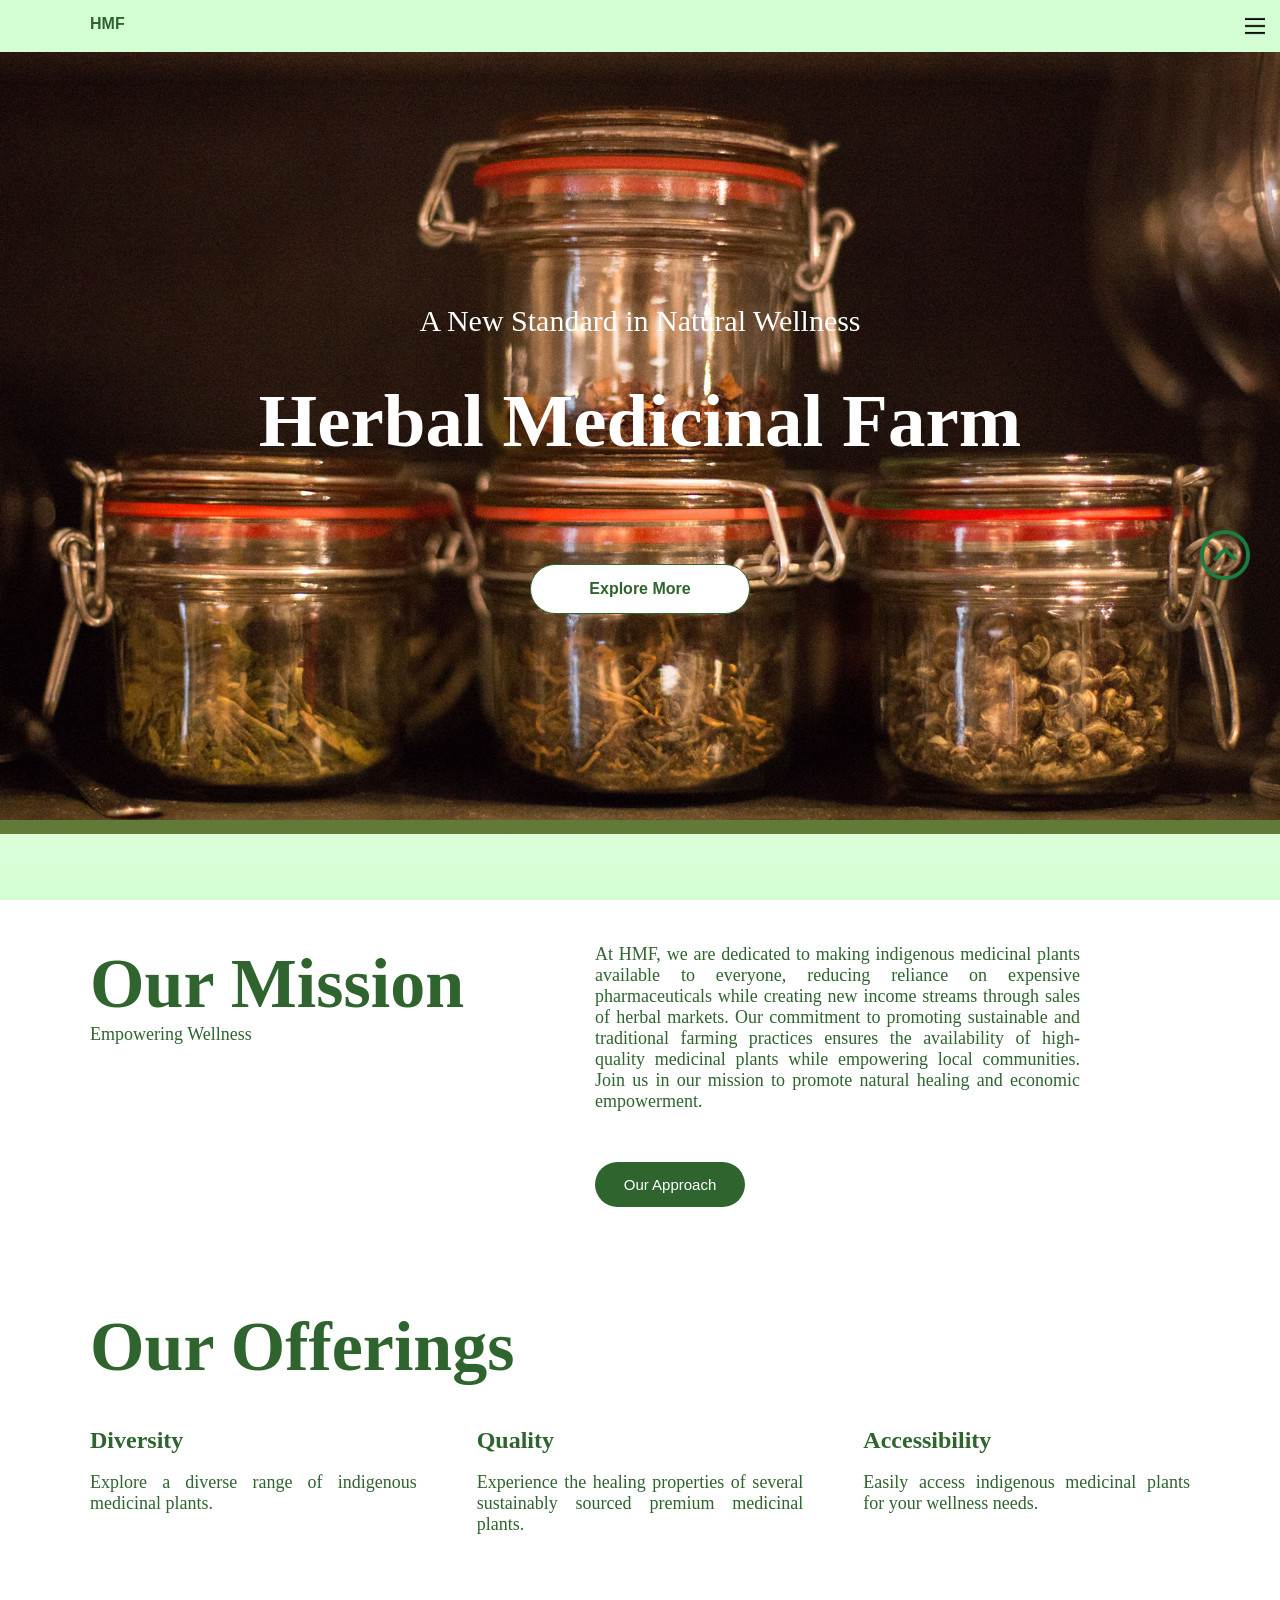
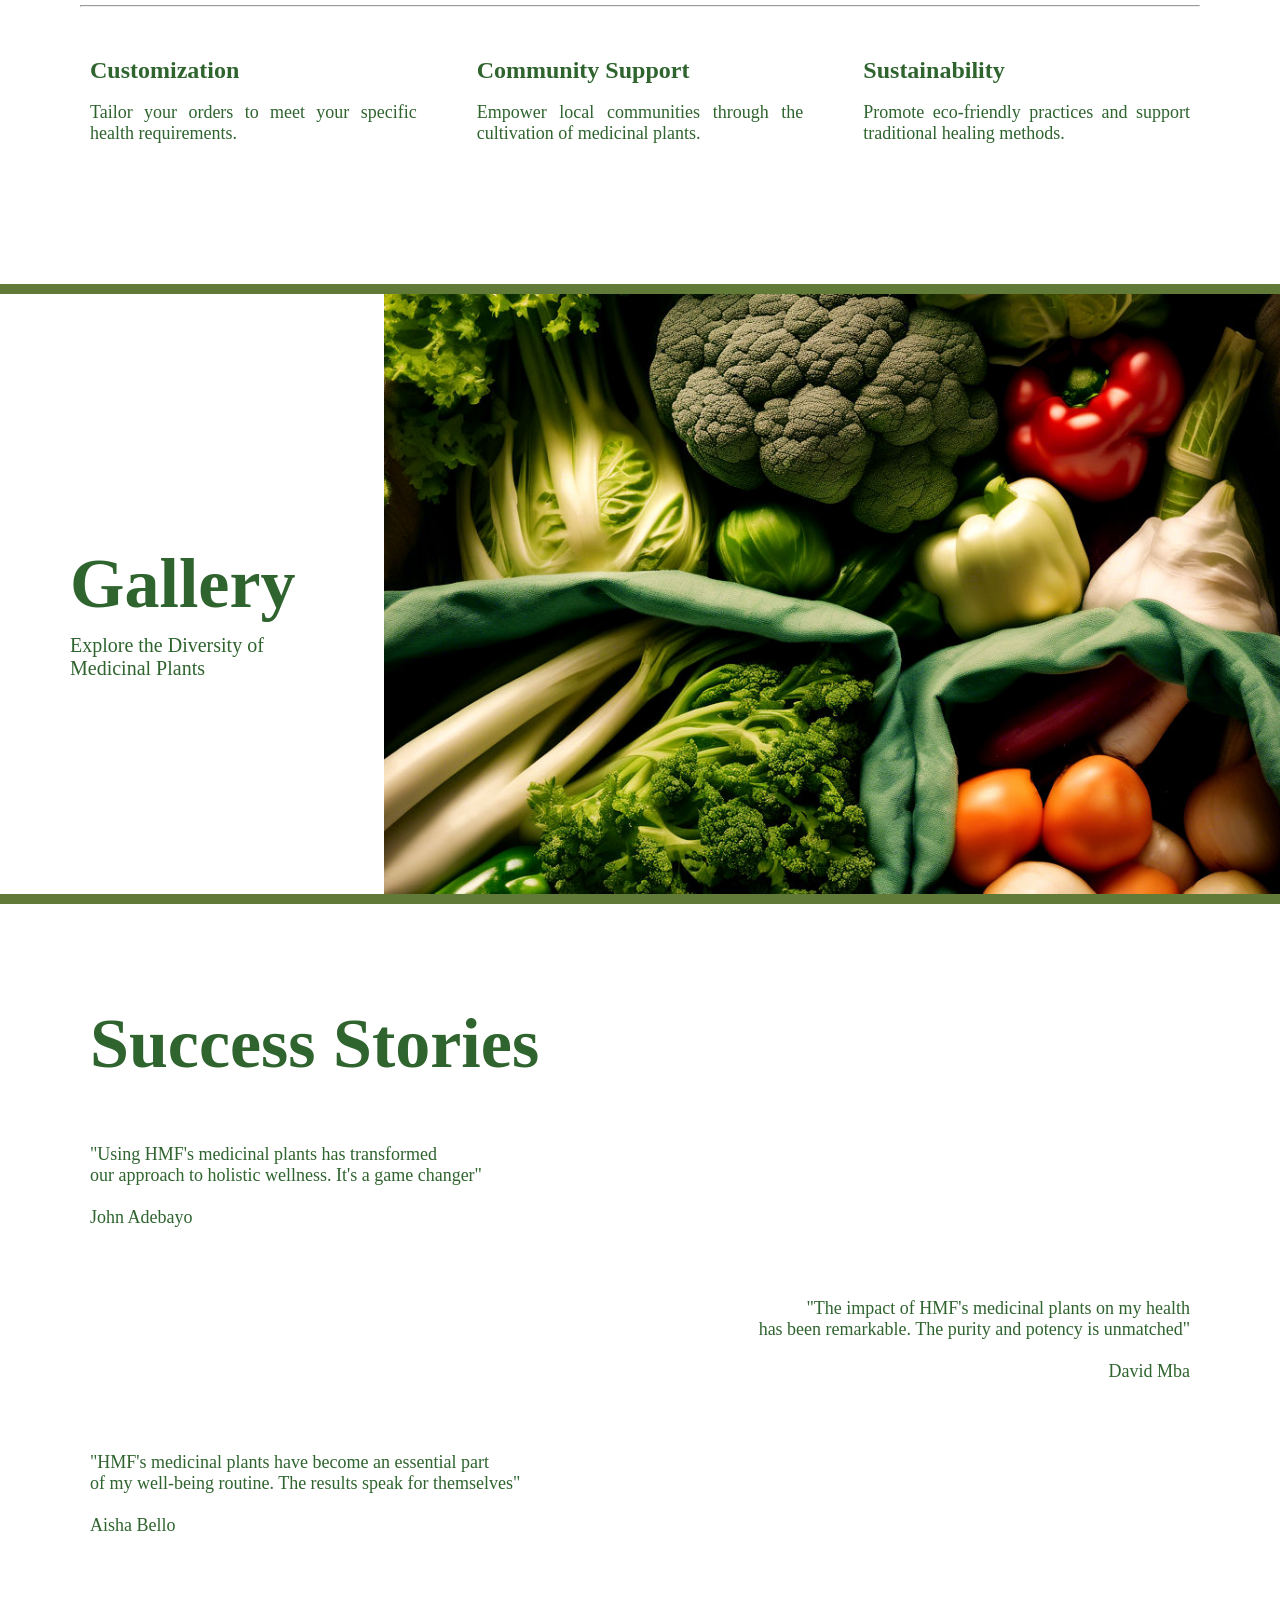
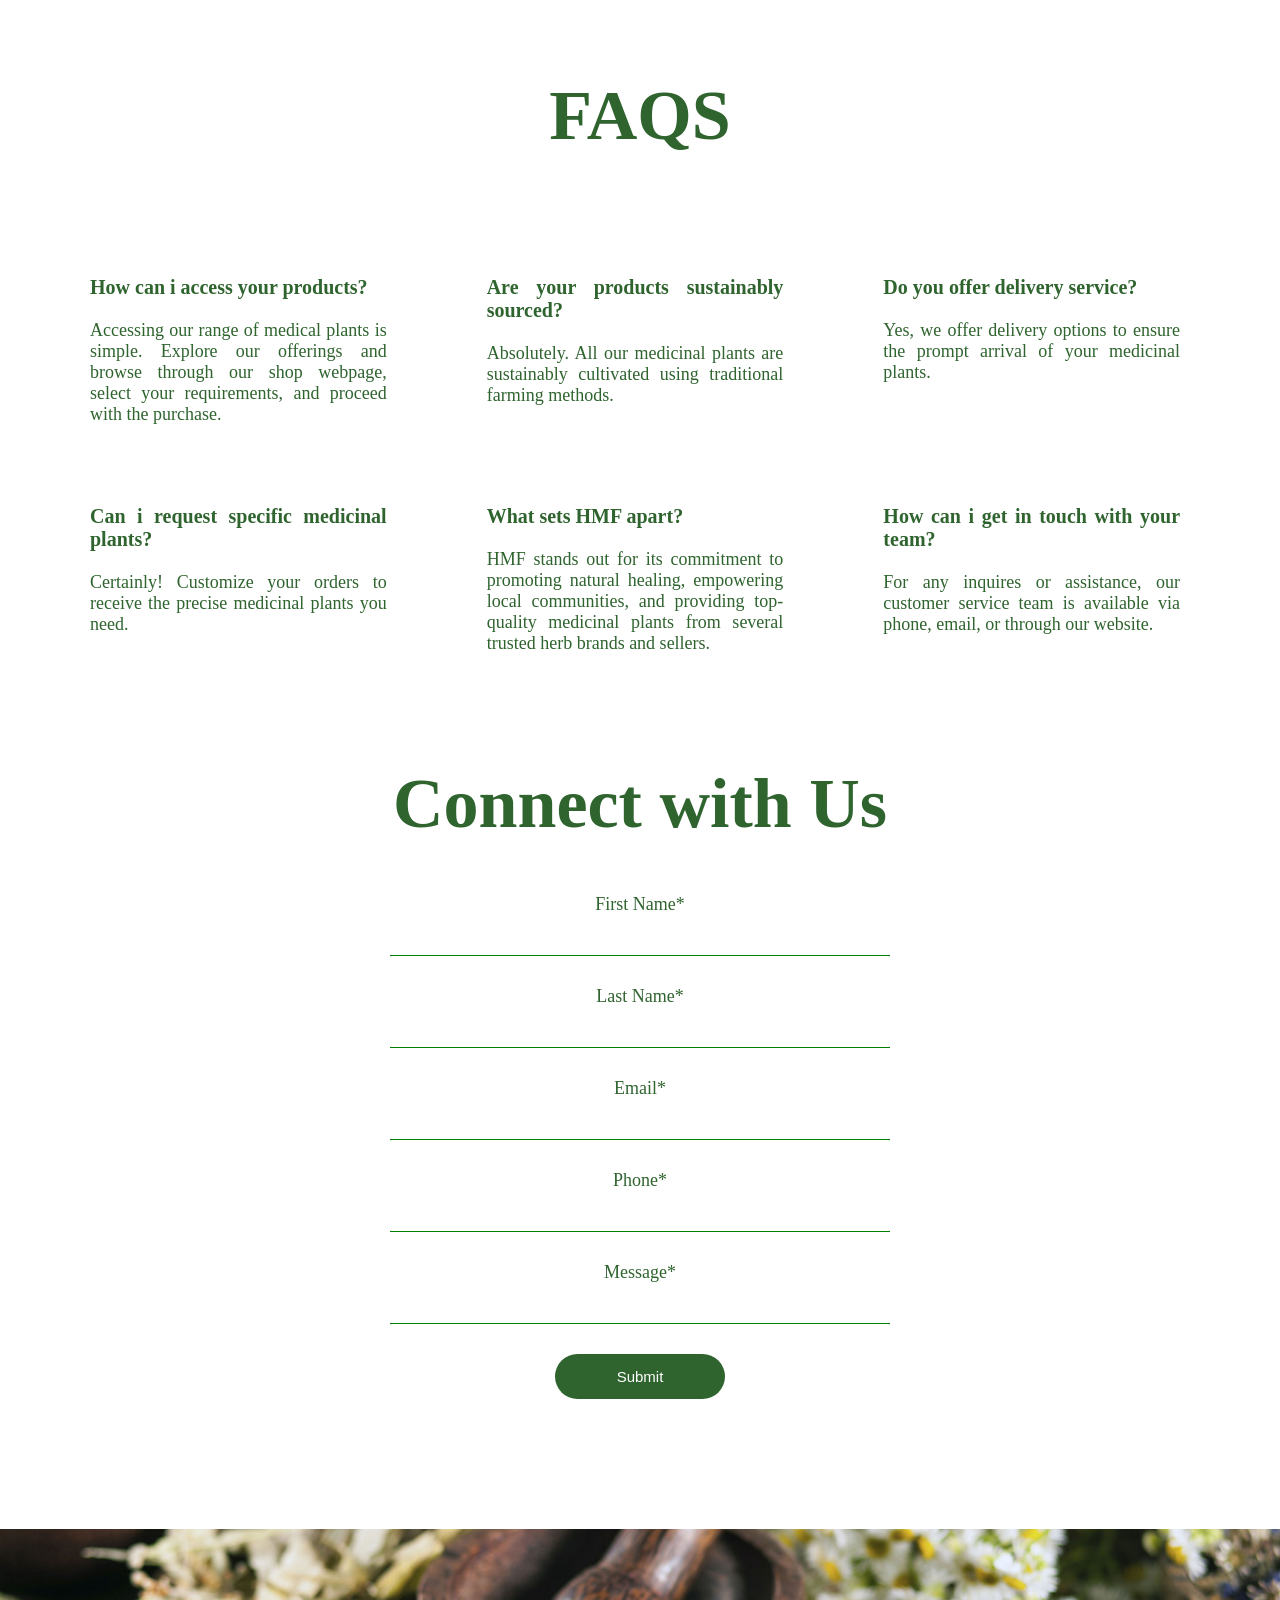
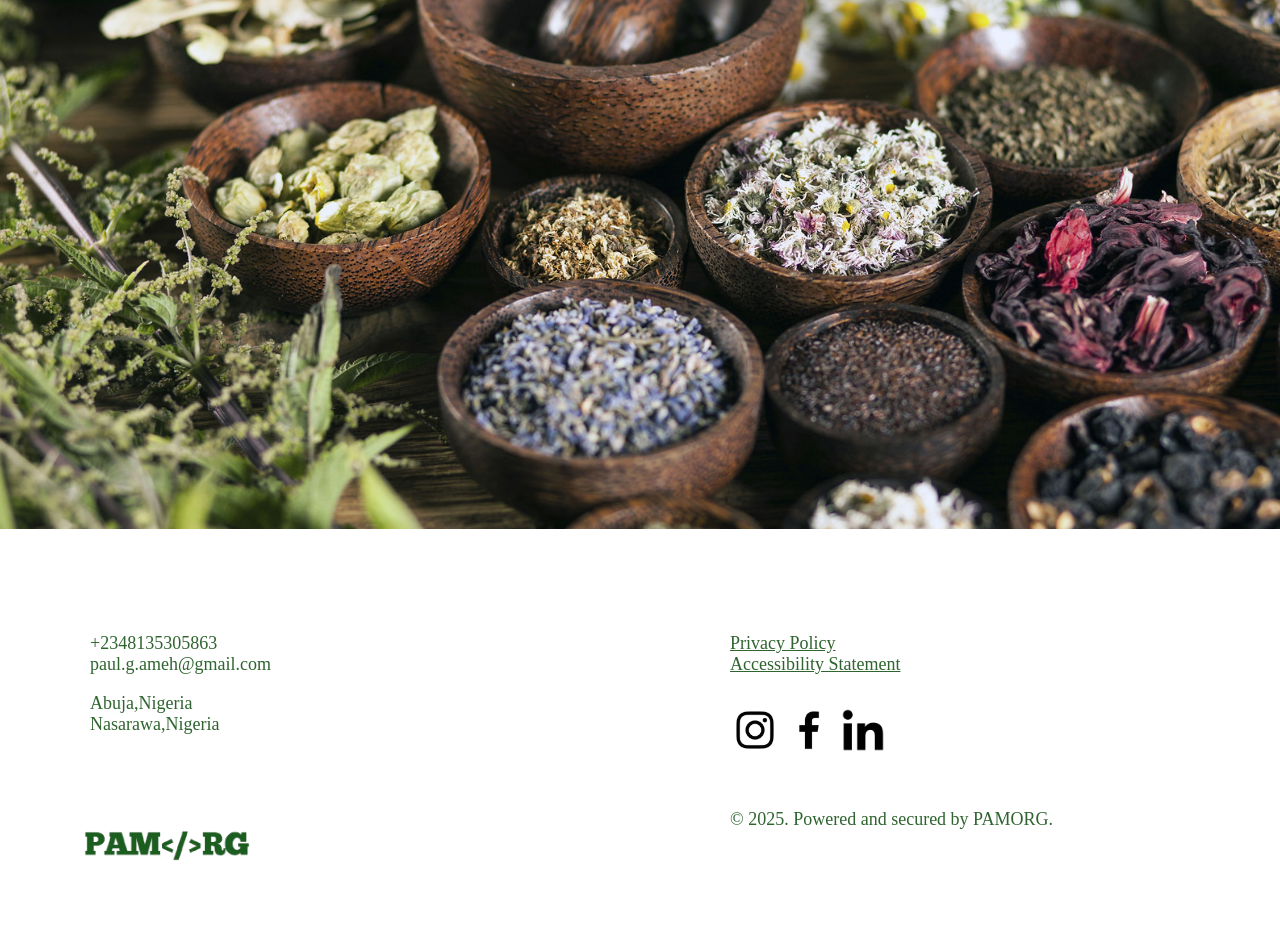
==== index.html @ bb61602b "Add files via upload" ====
<!DOCTYPE html>
<html lang="en">
<head>
    <meta charset="UTF-8">
    <meta name="viewport" content="width=device-width, initial-scale=1.0">
    <title>HMF</title>
    <link rel="stylesheet" href="HMF.css">
    
</head>
<body>
    <div class="body_content">
        <div class="navbar">
            <h4 class="hmf_logo">HMF</h4>
            <nav id="to_top">   
               <ul id="menu_list">
                    <li><a href="index.html">Home</a></li>
                    <li><a href="Shop.html">Shop</a></li>
                    <li><a href="Herb Archive.html">Archive</a></li>
                    <li><a href="About.html">About</a></li>
                    <li><a href="Contact.html">Contact</a></li>
               </ul> 
            </nav>
            <img src="./Nav.png" alt="meni_icon" class="menu_icon"  onclick="togglemenu()">
        </div>
            <img src="./image17.jpg" alt="HMF_pic">
            <div style="height: 20px;width: 100%; background-color: rgb(98, 122, 56);margin-top: -10px;"></div>
            <div class="intro" >
                <p class="intro_text1">A New Standard in Natural Wellness</p>
                <p class="intro_text2">Herbal Medicinal Farm</p>
                <a href="#our_mission"><input type="button" value="Explore More" class="explore_more"></a>
            </div>
            <!-- <img src="./Images/image16.jpg" alt="HMF_pic" style="z-index: -1; margin-top: -500px;"> -->
            

                <div class="mission_main" id="our_mission">
                    <div class="mission">
                        <h1 class="mission_h1">Our Mission</h1>
                        <p class="mission_p">Empowering Wellness</p>
                </div>
                    <div class="mission_writeup">
                        <p> At HMF, we are dedicated to making indigenous medicinal plants available to everyone, reducing reliance on expensive pharmaceuticals while creating 
                            new income streams through sales of herbal markets. Our commitment to promoting sustainable and traditional farming practices ensures the availability
                            of high-quality medicinal plants while empowering local communities. Join us in our mission to promote natural healing and economic empowerment.
                        </p>
                        <a href="#faqs"><input type="button" value="Our Approach" class="our_approach"></a>
                    </div>
                </div>
                <div class="our_offerings">
                        <h1>Our Offerings</h1>
                </div>
                <div class="offering_main">
                    <div class="diversity">
                        <h2>Diversity</h2><br>
                        <p> Explore a diverse range of  indigenous medicinal plants.</p>
                    </div>
                    <div class="quality">
                        <h2>Quality</h2><br>
                        <p>Experience the healing properties  of several sustainably sourced premium medicinal plants.</p>
                    </div>
                    <div class="accessibility">
                        <h2>Accessibility</h2><br>
                        <p>Easily access indigenous medicinal  plants for your wellness needs.</p>
                    </div>
                </div>
                <div class="horizontal_rule"><hr></div>
                <div class="offering_main">
                    <div class="customization">
                        <h2>Customization</h2><br>
                        <p> Tailor your orders to meet your specific health requirements.</p>
                    </div>
                    <div class="community_support">
                        <h2>Community Support</h2><br>
                        <p>Empower local communities through the cultivation of medicinal plants.</p>
                    </div>
                    <div class="sustainability">
                        <h2> Sustainability </h2><br>
                        <p>Promote eco-friendly practices and support  traditional healing methods.</p>
                    </div>
                </div>
                <div class="gallery_horizontalrule" style="margin-top: 100px;"></div>
                <div class="gallery_main">
                    <div class="gallery">
                        <h1 class="gallery_text1">Gallery</h1>
                        <p class="gallery_text2">Explore the Diversity of <br> Medicinal Plants</p>

                    </div>
                    <!-- <img src="./Images/image18.jpg" class="gallery_img" alt="HMF Gallery Pic."> -->
                    <div class="w3-content w3-section"; style=" width: 70%;" >
  <img class="mySlides w3-animate-top" src="./image18.jpg">
  <img class="mySlides w3-animate-top" src="./image21.jpg">
  <img class="mySlides w3-animate-top" src="./image22.jpg">
  <img class="mySlides w3-animate-top" src="./image23.jpg">
  <img class="mySlides w3-animate-top" src="./image24.jpg">
  <img class="mySlides w3-animate-top" src="./image25.jpg">
  
</div>
                    <!-- <img src="./Images/image21.jpg" class="gallery_img" alt="">
                    <img src="./Images/image22.jpg" class="gallery_img" alt="">

                    <button class="w3-button w3-black w3-display-left" onclick="plusDivs(-1)">&#10094;</button>
                    <button class="w3-button w3-black w3-display-right" onclick="plusDivs(1)">&#10095;</button> -->
                </div>
                        <div class="gallery_horizontalrule"></div>
                        <div>
                            <h1 class="success_story">Success Stories</h1>
                            <div class="success_story1">
                                <p>"Using HMF's medicinal plants has transformed <br>our approach to holistic wellness. It's a game changer"
                                <br><br> John Adebayo</p>
                            </div>
                            <div class="success_story2">
                                <p>"The impact of HMF's medicinal plants on my health <br> has been remarkable. The purity and potency is unmatched"
                                <br><br> David Mba</p>
                            </div>
                            <div class="success_story1">
                                <p>"HMF's medicinal plants have become an essential part <br> of my well-being routine. The results speak for themselves"
                                <br><br> Aisha Bello</p>
                            </div>
                        </div>

                        <div>
                            <h1 class="FAQS" id="faqs">FAQS</h1>
                            <div class="question_set">
                                <div class="question">
                                    <p><span class="question_head">How can i access your products?</span>
                                        <br><br>Accessing our range of medical plants is simple. Explore our offerings and browse through our shop webpage, select your requirements, and proceed with the purchase.
                                    </p>
                                </div>
                                <div class="question">
                                        <p><span class="question_head">Are your products sustainably sourced?</span>
                                            <br><br>Absolutely. All our medicinal plants are sustainably cultivated using traditional farming methods.
                                        </p>
                                </div>
                                <div class="question">
                                    <p><span class="question_head">Do you offer delivery service?</span>
                                        <br><br>Yes, we offer delivery options to ensure the prompt arrival of your medicinal plants.
                                    </p>
                                </div>
                            </div>
                            <div class="question_set">
                                <div class="question">
                                    <p><span class="question_head">Can i request specific medicinal plants?</span>
                                        <br><br>Certainly! Customize your orders to receive the precise medicinal plants you need.
                                    </p>
                                </div>
                                <div class="question">
                                        <p><span class="question_head">What sets HMF apart?</span>
                                            <br><br>HMF stands out for its commitment to promoting natural healing, empowering local communities, and providing top-quality medicinal plants from several trusted herb brands and sellers.
                                        </p>
                                </div>
                                <div class="question">
                                    <p><span class="question_head">How can i get in touch with your team?</span>
                                        <br><br>For any inquires or assistance, our customer service team is available via phone, email, or through our website.
                                    </p>
                                </div>
                            </div>
                        </div>

                        <form action="https://formspree.io/f/mqenykej" method="POST" id="contact">
                            <h1 class="connect_with_us">Connect with Us</h1>
                            <p>First Name*</p>
                            <input type="text" name="name" id="first_name" required>
                            <p>Last Name*</p>
                            <input type="text" name="name" id="last_name" required>
                            <p>Email*</p>
                            <input type="email" name="email" id="email" required>
                            <p>Phone*</p>
                            <input type="text" name="phone" id="phone" required> 
                            <p>Message*</p>
                            <textarea name="message" id="message" rows="10"  required ></textarea>
                            <input type="submit" value="Submit" class="submit">
                        </form>

                        <img src="./image20.jpg" class="samplephoto" alt="HMF Pic.">
                        <footer>
                        <h1 class="outro_heading"></h1>
                        <div class="outro">
                            <div class="outro_content">
                                <p>+2348135305863</p>
                                <p>paul.g.ameh@gmail.com</p><br>
                                <p>Abuja,Nigeria</p>
                                <p>Nasarawa,Nigeria</p>
                                <img src="./PAMORG2.png" alt="PAMORG.com" class="pamorg">
                            </div>
                            <div class="outro_content">
                                <p><a href="Privacy_policy.html" target="_blank">Privacy Policy</a></p>
                                <p><a href="Accessibility_Statement.html">Accessibility Statement</a></p>
                                <a href="https://www.instagram.com/pamorg.ng/?utm_source=qr&r=nametag" target="_blank"><img src="./Insta.png" class="instagram" style="cursor: pointer;" alt="HMF_Instagram"></a>
                                <a href="https://www.facebook.com/share/1B9HSVcimh/" target="_blank"><img src="./Facebook.png" class="facebook" style="cursor: pointer;" alt="HMF_Facebook"></a> 
                                <a href="https://www.linkedin.com/in/paul-ameh-7570312a3" target="_blank"><img src="./linkedin.png" class="linkedin" style="cursor: pointer;" alt="HMF_linkedin"></a> 
                                <P> &#169; 2025. Powered and secured by PAMORG.</P>
                            </div>
                        </div>
                        </footer>

                        <a href="#to_top"><img src="./up-arrow (2).png" class="to_top" alt="To_top_arrow"></a>
            
            
            
            
            </div>


            <!-- <style> 
        input[type=text] {
            width: 130px;
            box-sizing: border-box;
            border: 2px solid #ccc;
            border-radius: 4px;
            font-size: 16px;
            background-color: white;
            background-image: url('searchicon.png');
            background-position: 10px 10px; 
            background-repeat: no-repeat;
            padding: 12px 20px 12px 40px;
            -webkit-transition: width 0.4s ease-in-out;
            transition: width 0.4s ease-in-out;
        }

        input[type=text]:focus {
            width: 100%;
        }
        </style>

        <p>Animated search input:</p>

        <form>
        <input type="text" name="search" placeholder="Search..">
        </form> -->
   

 <script src="HMF.js"></script>   
</body>
</html>
---- HMF.css ----
*{
    margin: 0;
    padding: 0;
    
}
html,body{
    scroll-behavior: smooth;
}
body{
    background:linear-gradient(rgb(212, 255, 212),white,rgb(212, 255, 212));
    background-attachment: fixed;
    color: rgb(47, 100, 47);
    text-align: justify;


}
.navbar{
    display: flex;
    background-color: rgb(212, 255, 212);
    box-shadow: 0 2px 12px rgba(0,0,0,0.25);
}
nav{
    flex: 1;
    text-align: right;
    height: 50px;
    
    /* height: 50px;
    width: 100%;
    
    display: flex; */
    /* padding: 5px 0px 0px 20px; */
    /* position: fixed; */
    /* border: 2px solid red; */
}
nav ul{
    width: 100%;
    height: 100%;
    background-color: rgb(212, 255, 212);
    position: absolute;
    top: 50px;
    right: 0;
    z-index: 2;
    border: none;
    /* border: 2px solid red; */
    text-align: center;
    font-size: 40px;
    /* display: none; */
}
nav ul li{
    list-style: none;
    display: block;
    margin: 20px 0px 20px 0px;
    /* border: 2px solid blue; */
}
nav ul li a{
    text-decoration: none;
    font-size: 30px;
}
#menu_list{
    overflow: hidden;
    transition: 2s;
}
.menu_icon{
    height: 22px;
    width: 20px; 
    /* margin: 5px 0px 0px 1260px; */
    cursor: pointer;
    padding:  15px;
}
.menu_icon:hover{
    transition: 0.7s;
    background-color: rgb(98, 122, 56);
}
.hmf_logo{
    font-family:'Segoe UI',Arial,sans-serif;
    padding: 15px 15px 15px 90px;
}
p{
    font-size: 18px;
}

img{
    height: 48rem;
    width: 100%;
    object-fit:cover;
}
.intro{ 
    color: #ffff;
    z-index: -1;
    margin-top: -530px;
    margin-bottom: 500px;
    text-align: center;
}
.intro_text1{
    font-size: 30px;
    margin-bottom: 40px;
}
.intro_text2{
    font-size: 75PX;
    margin-bottom: 100px;
    font-weight: 600;
}
.explore_more{
    background-color: #ffff;
    color: rgb(47, 100, 47);
    font-size: 16px;
    font-weight: bold;
    border-radius: 40px;
    height: 50px;
    width: 220px;
    border: none;
    border: 1.5px solid rgb(47, 100, 47) ;
}
.explore_more:hover{
    background-color: transparent;
    font-size: 15px;
    font-weight: bolder;
    cursor: pointer;
    color: white;
    border: 1.5px solid white;
    transition: 0.5s;
}
.mission_main{
    /* border: 2px solid red; */
    margin: -200px 0px 50px 0px;
    display: flex;
    width: 100%;
}
.mission{
    /* border: 2px solid blue; */
    width: 50%;
    padding-left: 90px;
}
.mission_h1{
    font-size: 70px;
    /* border: 2px solid red; */
}
.mission_writeup{
    /* border: 2px solid pink; */
    width: 50%;
    padding: 0px 200px 0px 20px ;
    
}

.mission_writeup_p{
    padding: 0px 10px 0px 0px;
    transition: 2s;
    /* border: 2px solid blue; */
}
.our_approach{
    background-color: rgb(47, 100, 47);
    color: #ffff;
    border-radius: 40px;
    height: 45px;
    width: 150px;
    border: none;
    margin: 50px 0px 30px 0px;
    cursor: pointer;
    font-size: 15px;
}
.our_approach:hover{
    background-color: transparent;
    color: rgb(47, 100, 47);
    border: 1.5px solid rgb(47, 100, 47);
    transition: 0.5s;
}
.our_offerings{
    /* border: 2px solid pink; */
    padding: 20px 0px 20px 90px;
    font-size: 35px
}
.offering_main{
    display: flex;
    /* border: 2px solid blue; */
    padding-right: 50px;
    
}
.diversity{
    /* border: 2px solid red; */
    width: 100%;
    padding: 20px 40px 40px 90px;
}
.quality{
    /* border: 2px solid black; */
    width: 100%;
    padding: 20px 40px 40px 20px;
}
.accessibility{
    /* border: 2px solid turquoise; */
    width: 100%;
    padding: 20px 40px 40px 20px;
}
.horizontal_rule{
    /* border: 2px solid black; */
    margin: 30px 80px 30px 80px;
}
.offering_main2{
    display: flex;
    margin-bottom: 30px;
}
.customization{
    width: 100%;
    padding: 20px 40px 40px 90px;
}
.community_support{
    width: 100%;
    padding: 20px 40px 40px 20px;
}
.sustainability{
    width: 100%;
    padding: 20px 40px 40px 20px;
}
.gallery_horizontalrule{
    height: 10px;
    background-color: rgb(98, 122, 56);
}
.gallery_main{
    display: flex;
}
/* img.gallery_img{
    width: 70%;
    height: 600px;
} */
 .mySlides{
    width: 100%;
    height: 600px;
} 
.gallery{
    background-color: white;
    height: 600px;
    width: 30%;  
    /* padding: 200px 0px 0px 20px; */
}
.gallery_text1{
font-size: 70PX;
margin: 250px 0px 0px 70px;
}
.gallery_text2{
    padding: 10px 0px 0px 70px;
    font-size: 20PX;
}
.success_story{
    font-size: 70px;
    margin: 100px 0px 30px 90px;
    /* text-align: center; */
}
.success_story1{
    /* border: 2px solid red; */
    padding: 30px 0px 40px 90px;
}
.success_story2{
    /* border: 2PX SOLID BLACK; */
    text-align: right;
    padding: 30px 90px 40px 0px;
}
.FAQS{
    text-align: center;
    font-size: 70px;
    margin: 100px 0px 80px 0px;
}
.question_set{
    /* border: 2px solid red; */
    display: flex;
    padding: 40px 0px 40px 90px;
}
.question_head{
    font-size: 20px;
    font-weight: bold;
}
.question{
    /* border: 2px solid black; */
    width: 33%;
    margin-right: 100px;
}
form{
    display: flex;
    flex-direction: column;
    align-items: center;
    margin-top: 50px;
    padding-top: 20px;
    padding-bottom: 100px;
    /* border: 2px solid black; */
}
.connect_with_us{
    margin-bottom: 50px;
    font-size: 70px;
    /* border: 2px solid blue; */
}
input{
    border-top: none;
    border-left: none;
    border-right: none;
    background-color: transparent;
    border-bottom: 1px solid green;
    height: 40px;
    width: 500px;
    margin-bottom: 30px;
    text-align: center;
}
textarea{
    border-top: none;
    border-left: none;
    border-right: none;
    height: 40px;
    width: 500px;
    background-color: transparent;
    border-bottom: 1px solid green;
    resize: none;
}
input.submit{
     background-color: rgb(47, 100, 47);
    color: #ffff;
    border-radius: 40px;
    height: 45px;
    width: 170px;
    border: none;
    margin: 30px 0px 30px 0px;
    cursor: pointer;
    font-size: 15px;
}
input.submit:hover{
    background-color: transparent;
    color: rgb(47, 100, 47);
    border: 1.5px solid rgb(47, 100, 47);
    transition: 0.5s;
}
img.samplephoto{
    height: 600px;
    
}
footer{
    background-color: #ffff;
    height: 400px;

}
.outro_heading{
    margin: 0px 0px 0px 90px;
    padding-top: 100px;
    font-size: 50px;
}
.outro{
    /* border: 2px solid black; */
    display: flex;
    margin-bottom: 60px;
    
}
.outro_content{
    /* border: 2px solid red; */
    width: 50%;
    padding-left: 90px;
}
img.instagram{
    height: 50px;
    width: 50px;
    margin:30px 0px 50px 0px;
}
img.facebook{
    height: 50px;
    width: 50px;
     margin:30px 0px 50px 0px;
    
}
img.linkedin{
    height: 50px;
    width: 50px;
     margin:30px 0px 50px 0px;
    
}
a{
    color: rgb(47, 100, 47);
}
.pamorg{
    height: 45px;
    width: 200px;
    /* border: 2px solid black; */
    margin-left: -20px;
    margin-top: 85px;
}
.to_top{
    height: 50px;
    width: 50px; 
    position:fixed;top: 530px;
    right: 30px;
}
/* .to_top:hover{
    height: 60px;
    width: 60px;
    transition: 1s;
} */




/* 
===================responsiveness====================================== */


@media only screen and (max-width:1265px) {
nav ul{
    font-size: 35px;
    transition: 2S;
    
}
.mission_main{
    /* border: 2px solid red; */
    margin: -200px 0px 50px 0px;
    display: flex;
    width: 100%;
    transition: 2s;
}
.mission{
    /* border: 2px solid blue; */
    width: 50%;
    padding-left: 90px;
    transition: 2s;
}
.mission_h1{
    font-size: 50px;
    transition: 2s;
    /* border: 2px solid red; */
}
.mission_writeup{
    /* border: 2px solid pink; */
    width: 50%;
    padding: 0px 100px 0px 20px ;
    transition: 2s;
    
}
.our_offerings{
    /* border: 2px solid pink; */
    padding: 20px 0px 20px 90px;
    font-size: 25px;
    transition: 2s;
}
.offering_main{
    display: flex;
    /* border: 2px solid blue; */
    padding-right: 50px;
    transition: 2s;
    
}
.offering_main p{
    font-size: 16px;
    transition: 2s;
    
}
.gallery_text1{
font-size: 50PX;
margin: 200px 0px 0px 60px;
transition: 2s;
/* border: 2px solid black; */
}
.gallery_text2{
    padding: 10px 0px 0px 70px;
    font-size: 15PX;
    transition: 2s;
}
.success_story{
    font-size: 50px;
    margin: 100px 0px 30px 90px;
    transition: 2s;
    /* text-align: center; */
}
.FAQS{
    text-align: center;
    font-size: 50px;
    margin: 100px 0px 80px 0px;
    transition: 2s;
}
.question_set{
    /* border: 2px solid red; */
    display: flex;
    padding: 40px 0px 40px 90px;
    transition: 2s;
}
.question_head{
    font-size: 20px;
    font-weight: bold;
    transition: 2s;
}
.question{
    /* border: 2px solid black; */
    width: 33%;
    margin-right: 75px;
    transition: 2s;
}
.connect_with_us{
    font-size: 50px;
    /* border: 2px solid blue; */
}


}


@media only screen and (max-width:700px){
nav ul{
    font-size: 30px;
    transition: 2S;
    
}
    
.hmf_logo{

    padding: 15px 15px 15px 30px;
    transition: 2s;
}
p{
    font-size: 16px;
    transition: 2s;
}
img{
    height: 35rem;
    width: 100%;
    object-fit:cover;
    transition: 2s;
}
.intro{ 
    z-index: -1;
    margin-top: -360px;
    margin-bottom: 500px;
    text-align: center;
    transition: 2s;
}
.intro_text1{
    font-size: 15px;
    margin-bottom: 20px;
    transition: 2s;
}
.intro_text2{
    font-size: 35PX;
    margin-bottom: 100px;
    transition: 2s;
}
.explore_more{
    font-size: 12px;
    height: 35px;
    width: 150px;
    transition: 2s;
}
.explore_more:hover{
    font-size: 12px;
    font-weight: bolder;
    cursor: pointer;
    transition: 0.5s;
}
.mission_main{
    /* border: 2px solid red; */
    display: flex;
    width: 100%;
    transition: 2s;
    
}

.mission_h1{
    font-size: 30px;
    transition: 2s;
    margin-left: 0px;
    /* border: 2px solid red; */
}

.mission{
    font-size: 11px;
    /* border: 2px solid turquoise; */
    padding-left: 10px;
    transition: 2s;
}
.mission_writeup{
    padding: 0px 10px 0px 10px;
    width: 230px;
    transition: 2s;
    /* border: 2px solid blue; */
    text-align: left;
}
.our_approach{
    height: 35px;
    width: 100px;
    margin: 50px 0px 30px 0px;
    font-size: 10px;
    transition: 2s;
}
.our_approach:hover{
    height: 35px;
    width: 100px;
    font-size: 10px;
    background-color: transparent;
    transition: 0.5s;
}
.our_offerings{
    /* border: 2px solid pink; */
    padding: 20px 0px 20px 10px;
    font-size: 15px;
    transition: 2s;
    margin-left: 0px;
    transition: 2s;
}
.offering_main{
    display: flex;
    flex-direction: column;
    /* border: 2px solid blue; */
    padding-right: 15px;
    padding-left: 15px;
    transition: 2s;
    
}
.diversity{
    /* border: 2px solid red; */
    width: 100%;
    padding: 20px 0px 0px 0px;
    transition: 2s;
    
}
.quality{
    /* border: 2px solid black; */
    width: 100%;
    padding: 20px 0px 0px 0px;
    transition: 2s;
}
.accessibility{
    /* border: 2px solid turquoise; */
    width: 100%;
    padding: 20px 0px 0px 0px;
    transition: 2s;
}
.horizontal_rule{
   display: none;
   transition: 2s;
}
.offering_main2{
    display: flex;
    flex-direction: column;
    /* border: 2px solid blue; */
    padding-right: 0px;
    padding-left: 0px;
    transition: 2s;
}
.customization{
    width: 100%;
    padding: 20px 0px 0px 0px;
    transition: 2s;
}
.community_support{
    width: 100%;
    padding: 20px 0px 0px 0px;
    transition: 2s;
}
.sustainability{
    width: 100%;
    padding: 20px 0px 0px 0px;
    transition: 2s;
}

.gallery_text1{
font-size: 25PX;
margin: 210px 0px 0px 10px;
transition: 2s;
}
.gallery_text2{
    padding: 10px 0px 0px 10px;
    font-size: 7pX;
    transition: 2s;
}
 .mySlides{
    width: 100%;
    height: 500px;
} 
.gallery{
    background-color: white;
    height: 500px;
    width: 30%;  
    /* padding: 200px 0px 0px 20px; */
}
.success_story{
    font-size: 30px;
    margin: 100px 0px 0px 15px;
    transition: 2s;

}
.success_story1{
    transition: 2s;
    padding: 30px 15px 0px 10px;
}
.success_story2{
    transition: 2s;
    text-align: left;
    padding: 30px 0px 0px 15px;
}
.FAQS{
    text-align:left;
    font-size: 30px;
    padding-left: 10px;
    margin: 100px 0px 30px 0px;
    transition: 2s;
}
.question_set{
    
    display: flex;
    flex-direction: column;
    padding: 0px 15px 10px 15px;
    transition: 2s;
}
.question_head{
    font-size: 20px;
    font-weight: bold;
    transition: 2s;
    padding-top: 50px;
}
.question{
    /* border: 2px solid black; */
    width: 100%;
    height: 110px;
    margin-right: 100px;
    transition: 2s;
}
.connect_with_us{
    margin-bottom: 50px;
    font-size: 30px;
    transition: 2s;
    /* border: 2px solid blue; */
}
input{
    width: 350px;
    transition: 2s;
}
textarea{
    width: 350px;
    transition: 2s;
}
input.submit{
    height: 35px;
    width: 100px;
    margin: 50px 0px 30px 0px;
    font-size: 10px;
    transition: 2s;
}
input.submit:hover{
    height: 35px;
    width: 100px;
    font-size: 10px;
    background-color: transparent;
    transition: 0.5s;
}
img.samplephoto{
    height: 500px;
    transition: 2s;
    
}
footer{
    background-color: #ffff;
    height: 400px;
}
.outro_heading{
    margin: 0px 0px 0px 10px;
    font-size: 20px;
    transition: 2s;
}
.outro{
    /* border: 2px solid black; */
    display: flex;
    margin-bottom: 60px;
    transition: 2s;
    
    
}
.outro_content{
    /* border: 2px solid red; */
    width: 50%;
    padding-left: 10px;
    padding-right: 10px;
    transition: 2s;
    
}
img.instagram{
    height: 40px;
    width: 40px;
    margin:30px 0px 50px 0px;
    transition: 2s;
}
img.facebook{
    height: 40px;
    width: 40px;
    margin:30px 0px 50px 0px;
    transition: 2s;
    
}
img.linkedin{
    height: 40px;
    width: 40px;
    margin:30px 0px 50px 0px;
    transition: 2s;
    
}

.pamorg{
    height: 25px;
    width: 100px;
    /* border: 2px solid black; */
    margin-left: -10px;
    margin-top: 85px;
    transition: 2s;
}
.to_top{
    height: 40px;
    width: 40px; 
    position:fixed;
    top: 700px;
    right: 30px;
    transition: 2s;
}







}
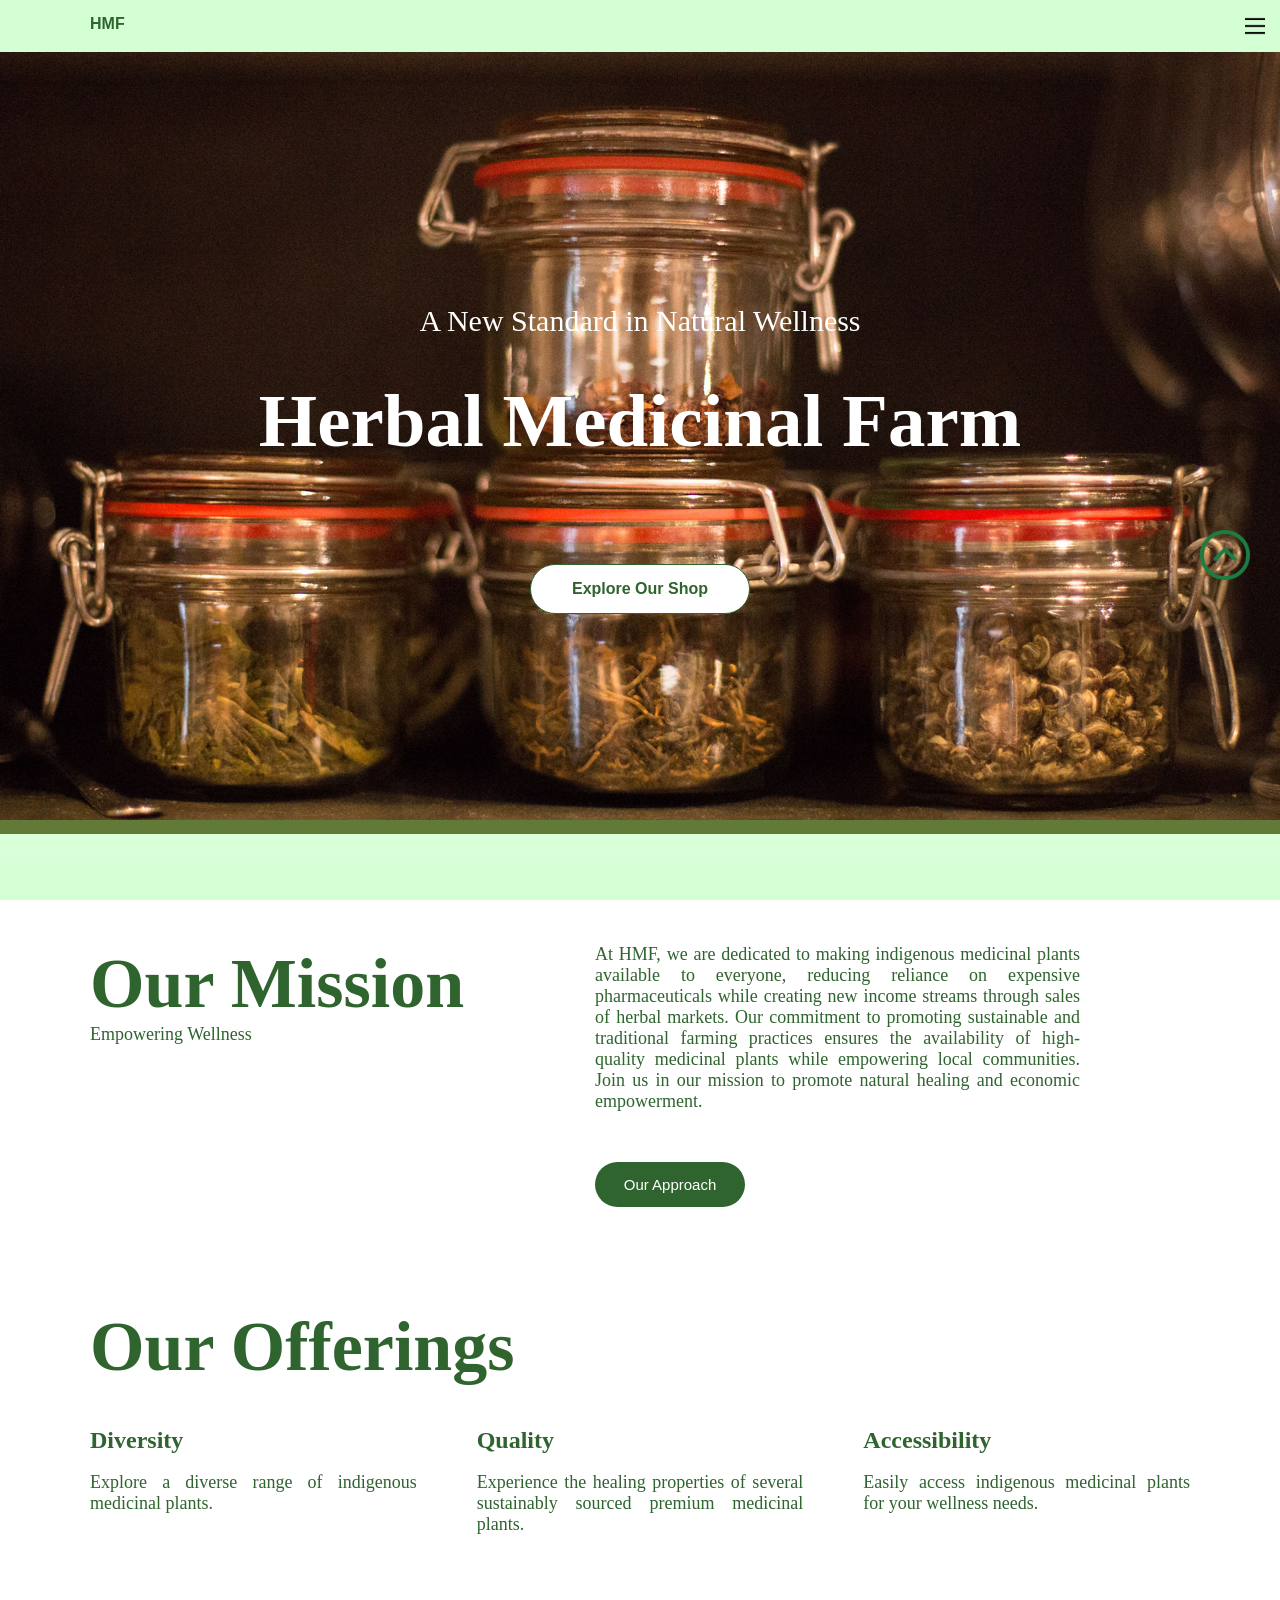
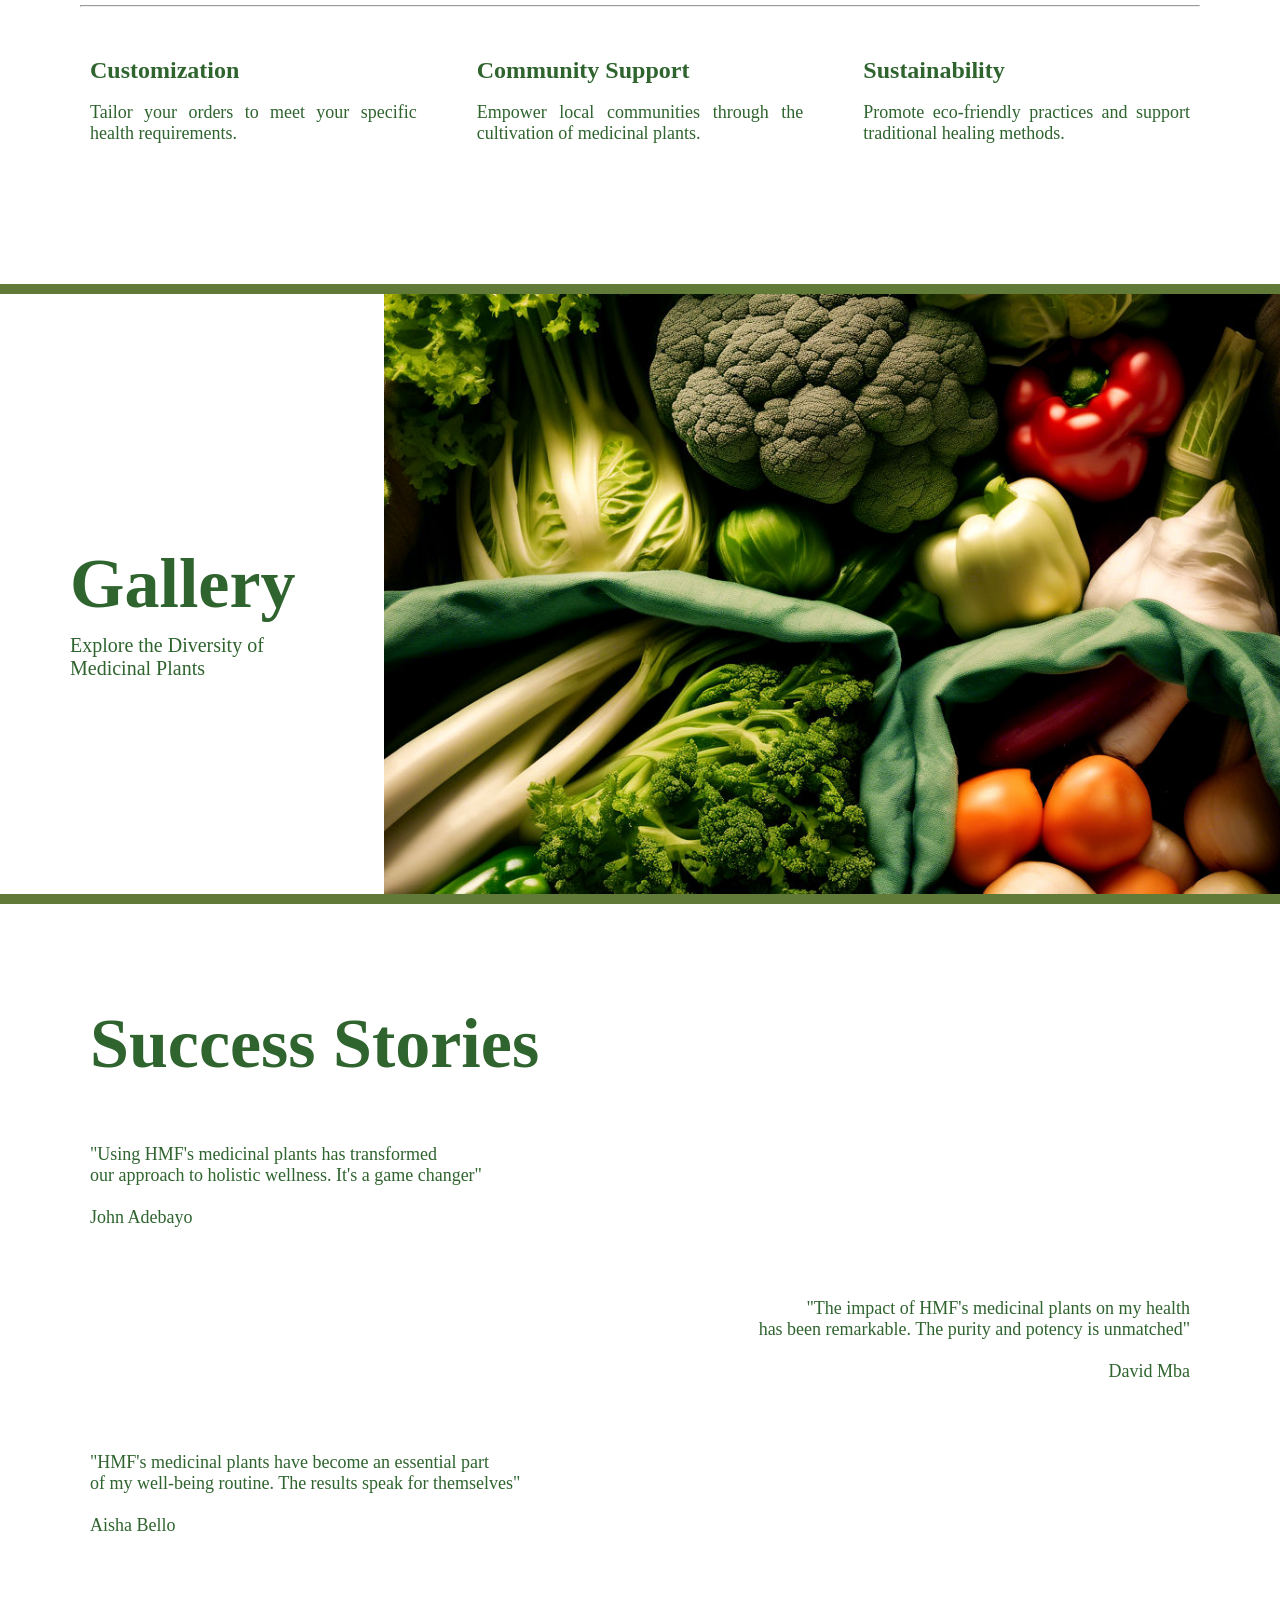
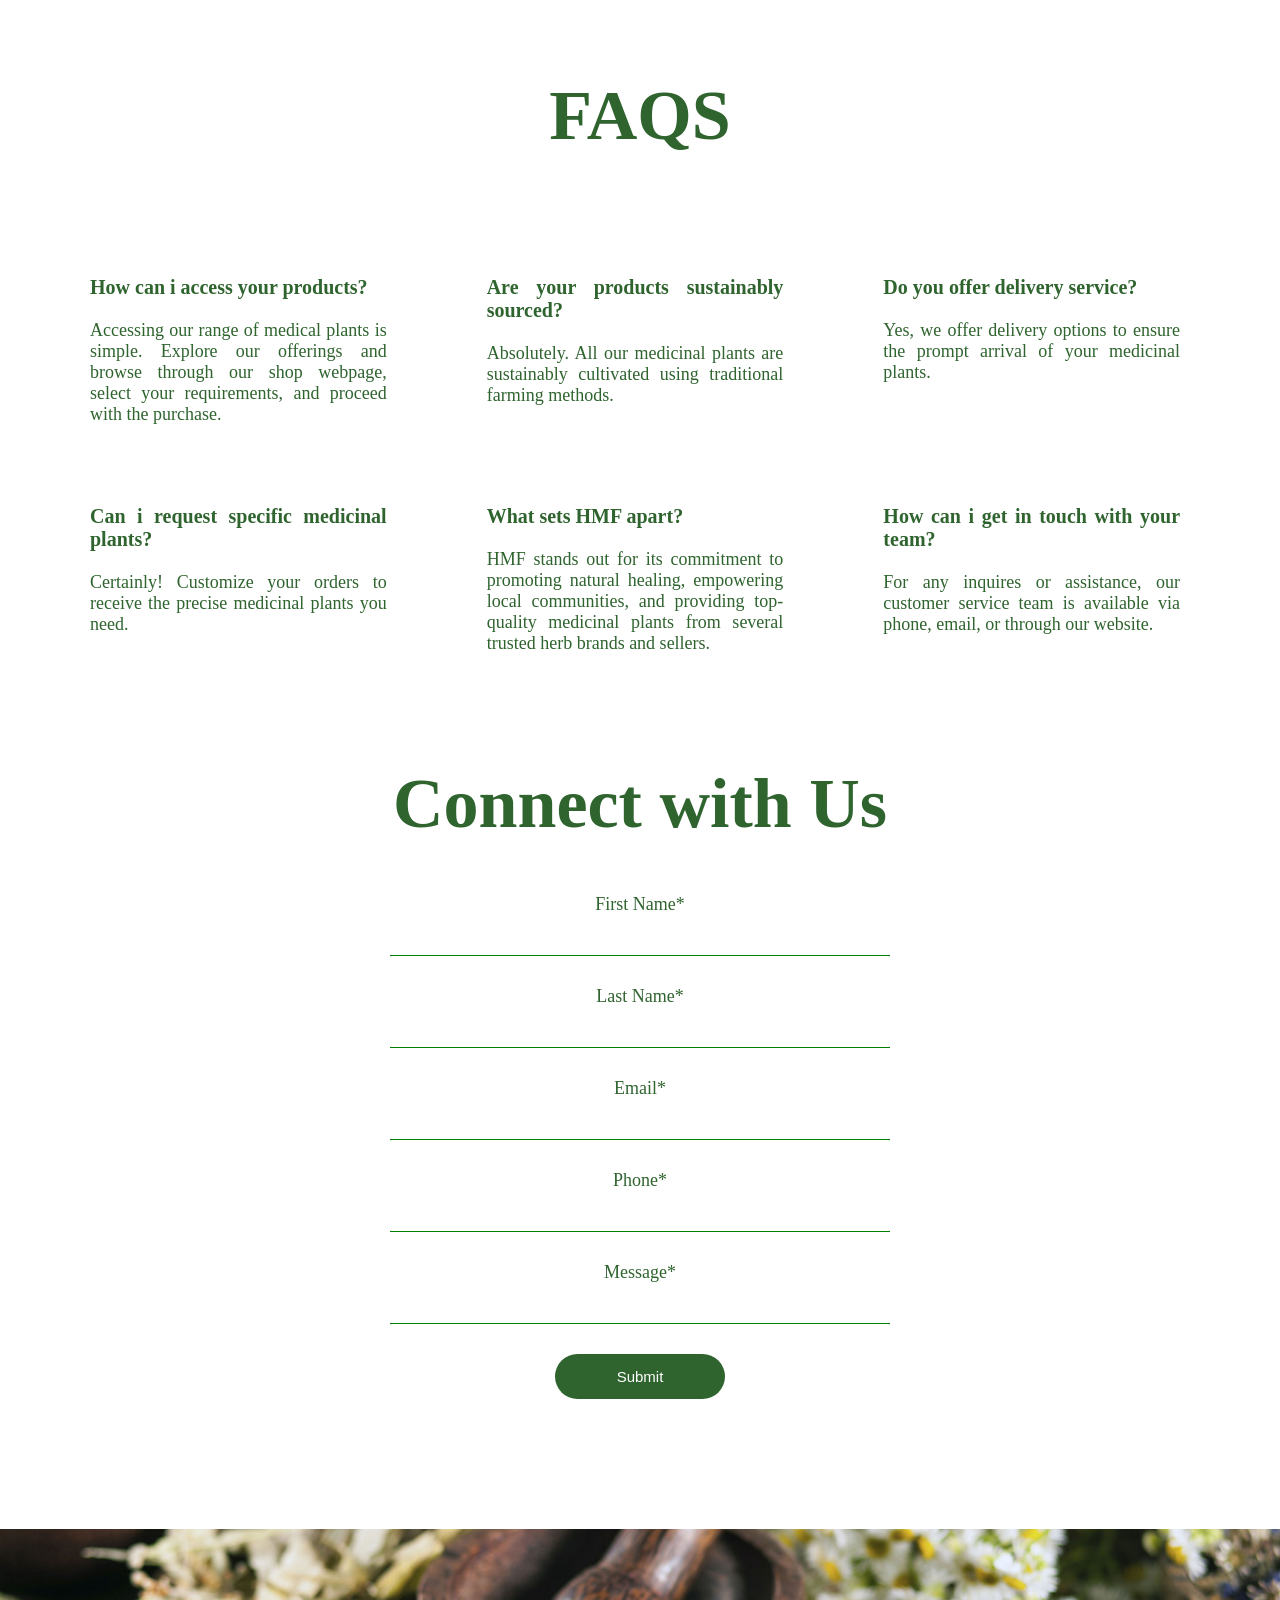
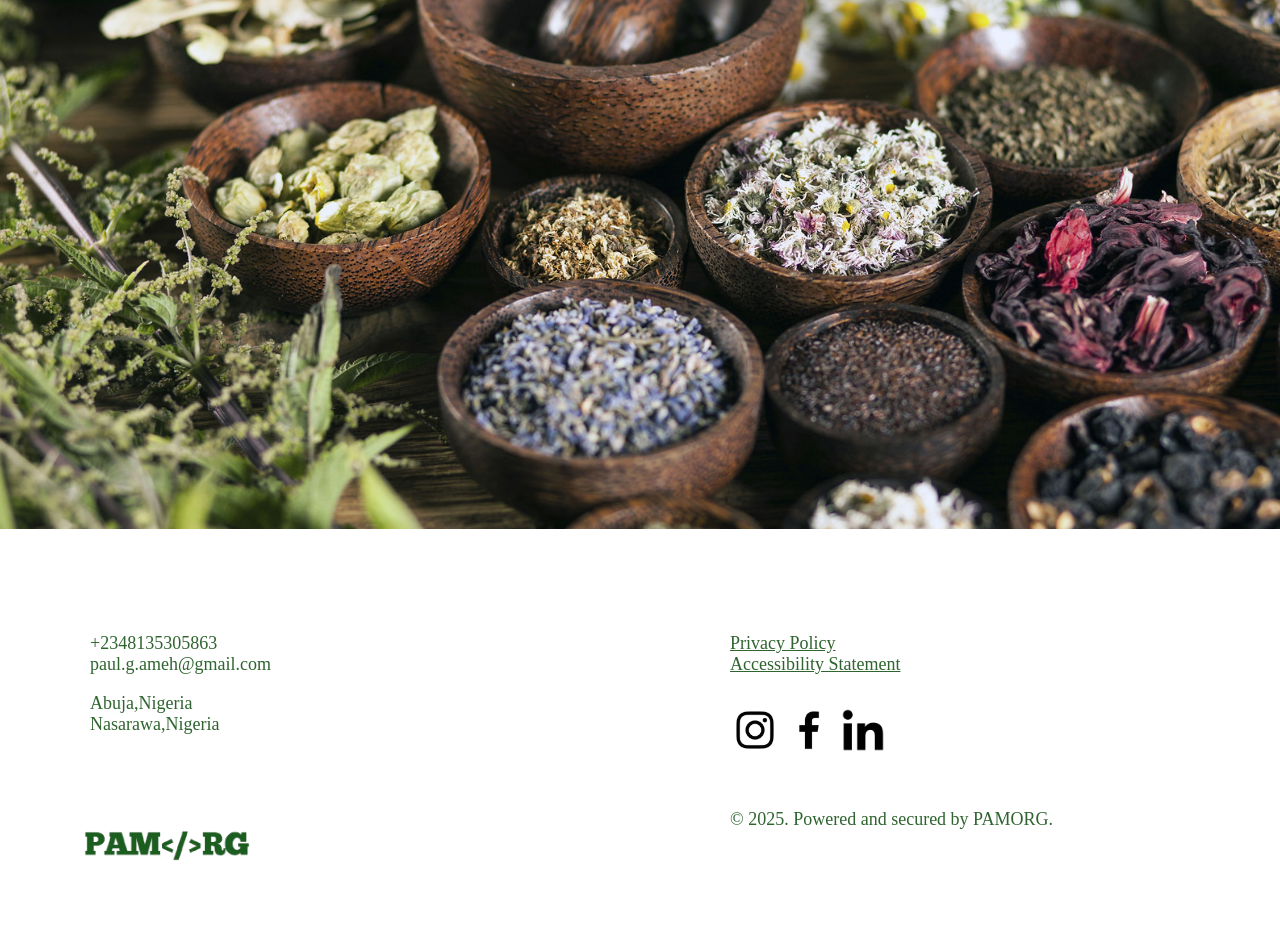
==== commit 409c6478: "Update index.html" ====
--- a/index.html
+++ b/index.html
@@ -27,7 +27,7 @@
             <div class="intro" >
                 <p class="intro_text1">A New Standard in Natural Wellness</p>
                 <p class="intro_text2">Herbal Medicinal Farm</p>
-                <a href="#our_mission"><input type="button" value="Explore More" class="explore_more"></a>
+                <a href="Shop.html"><input type="button" value="Explore Our Shop" class="explore_more"></a>
             </div>
             <!-- <img src="./Images/image16.jpg" alt="HMF_pic" style="z-index: -1; margin-top: -500px;"> -->
             
@@ -230,4 +230,4 @@
 
  <script src="HMF.js"></script>   
 </body>
-</html>+</html>
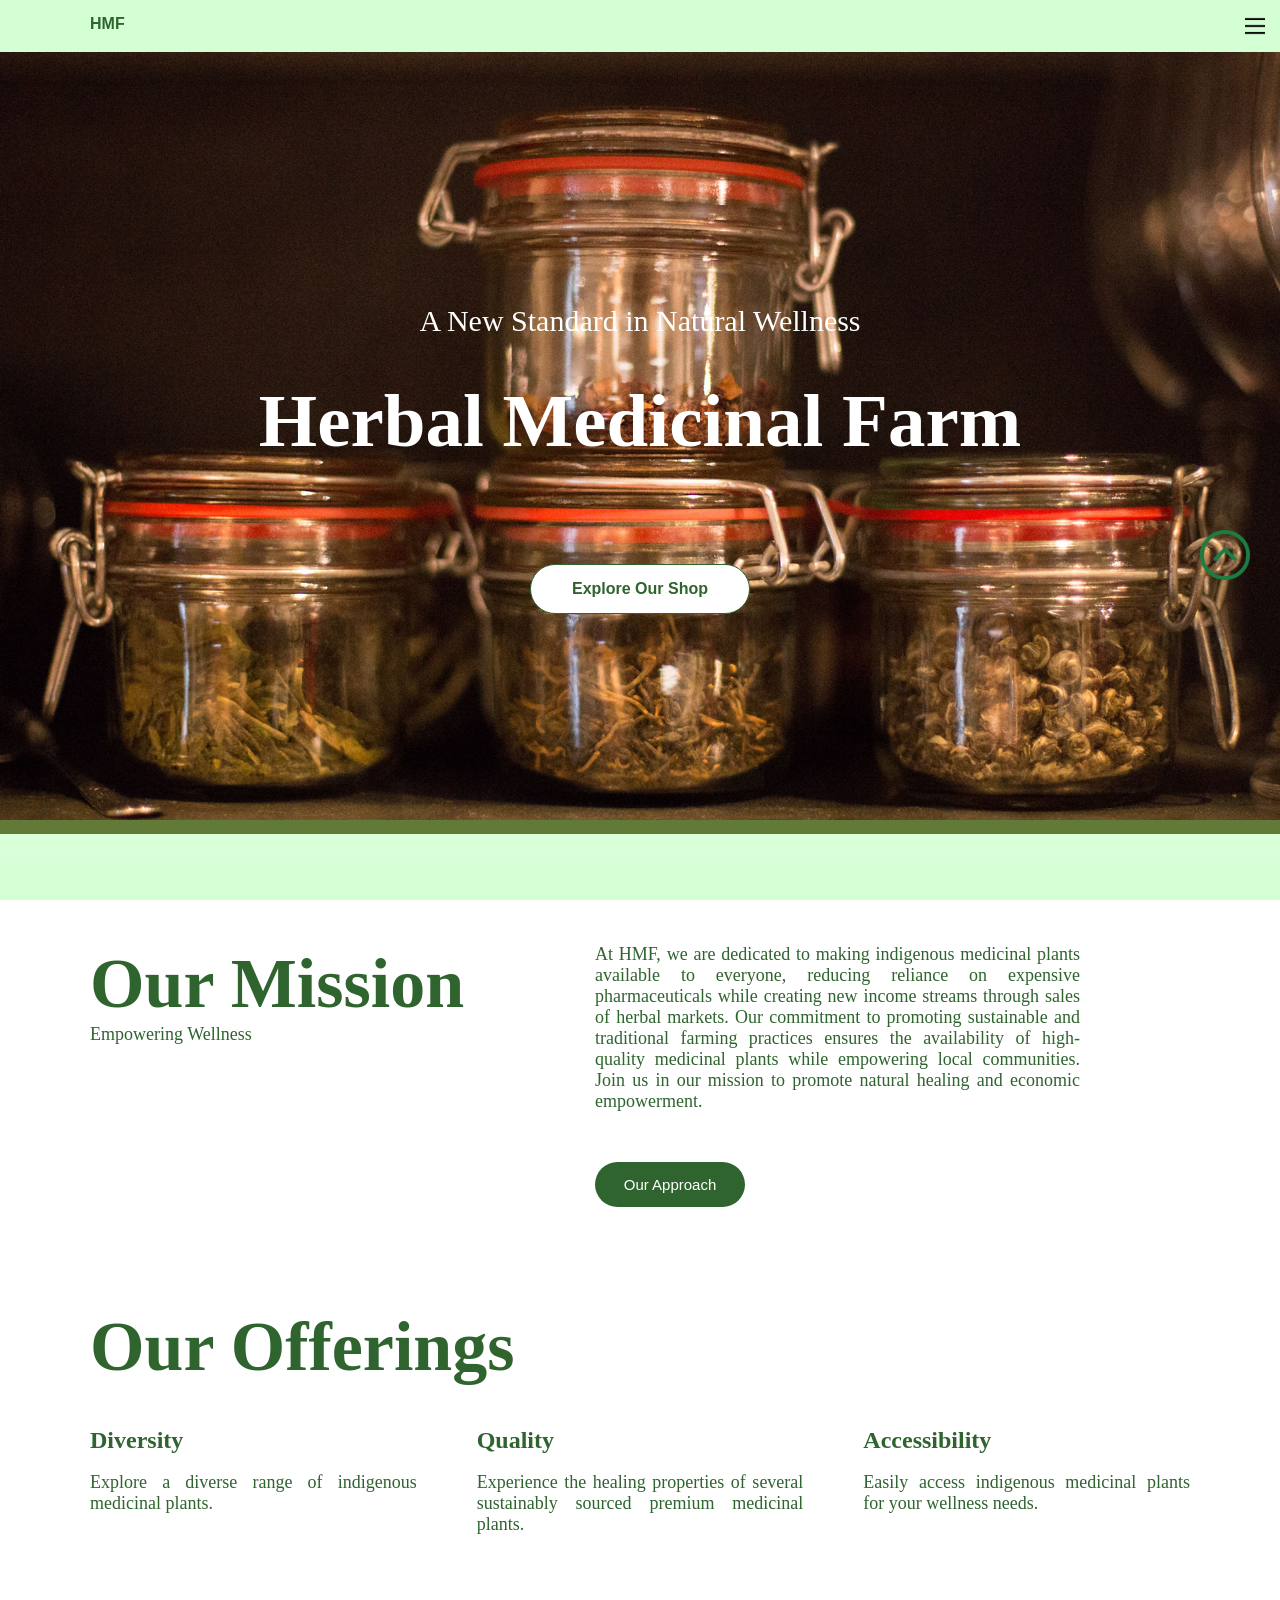
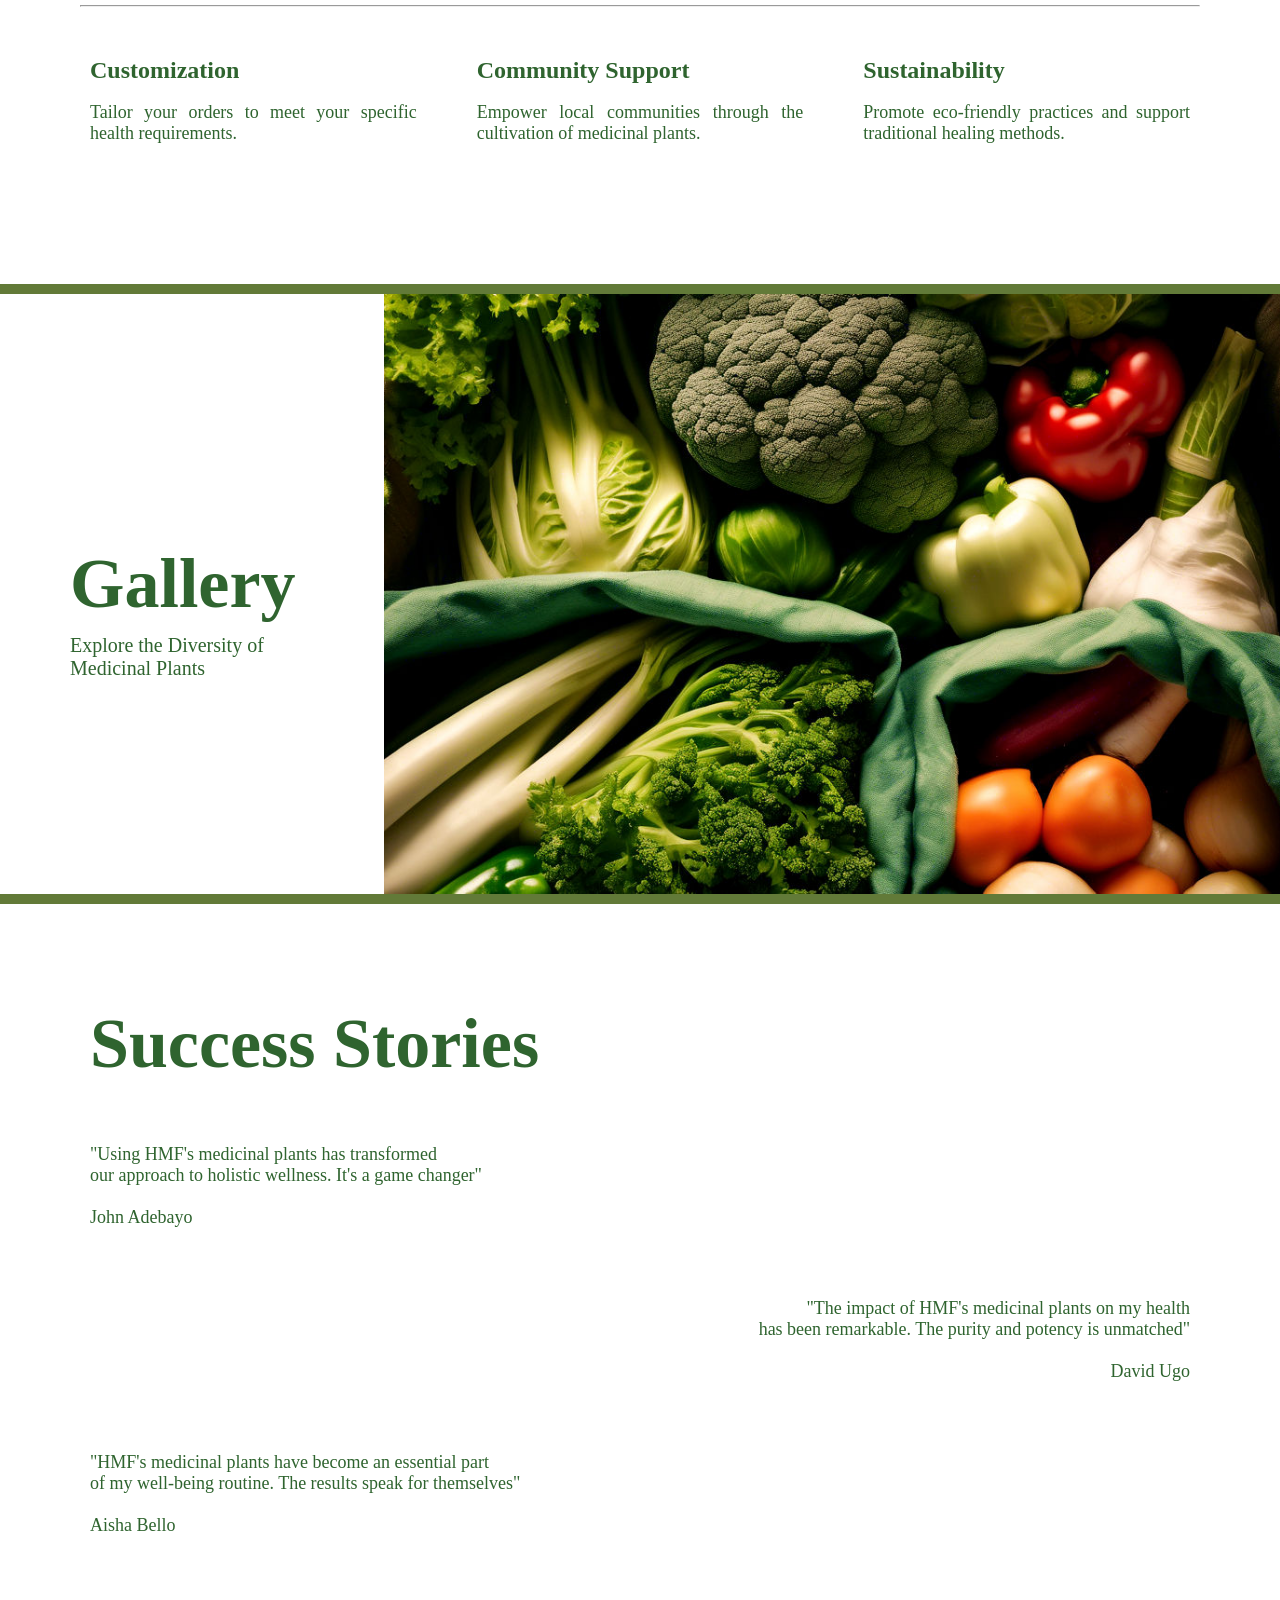
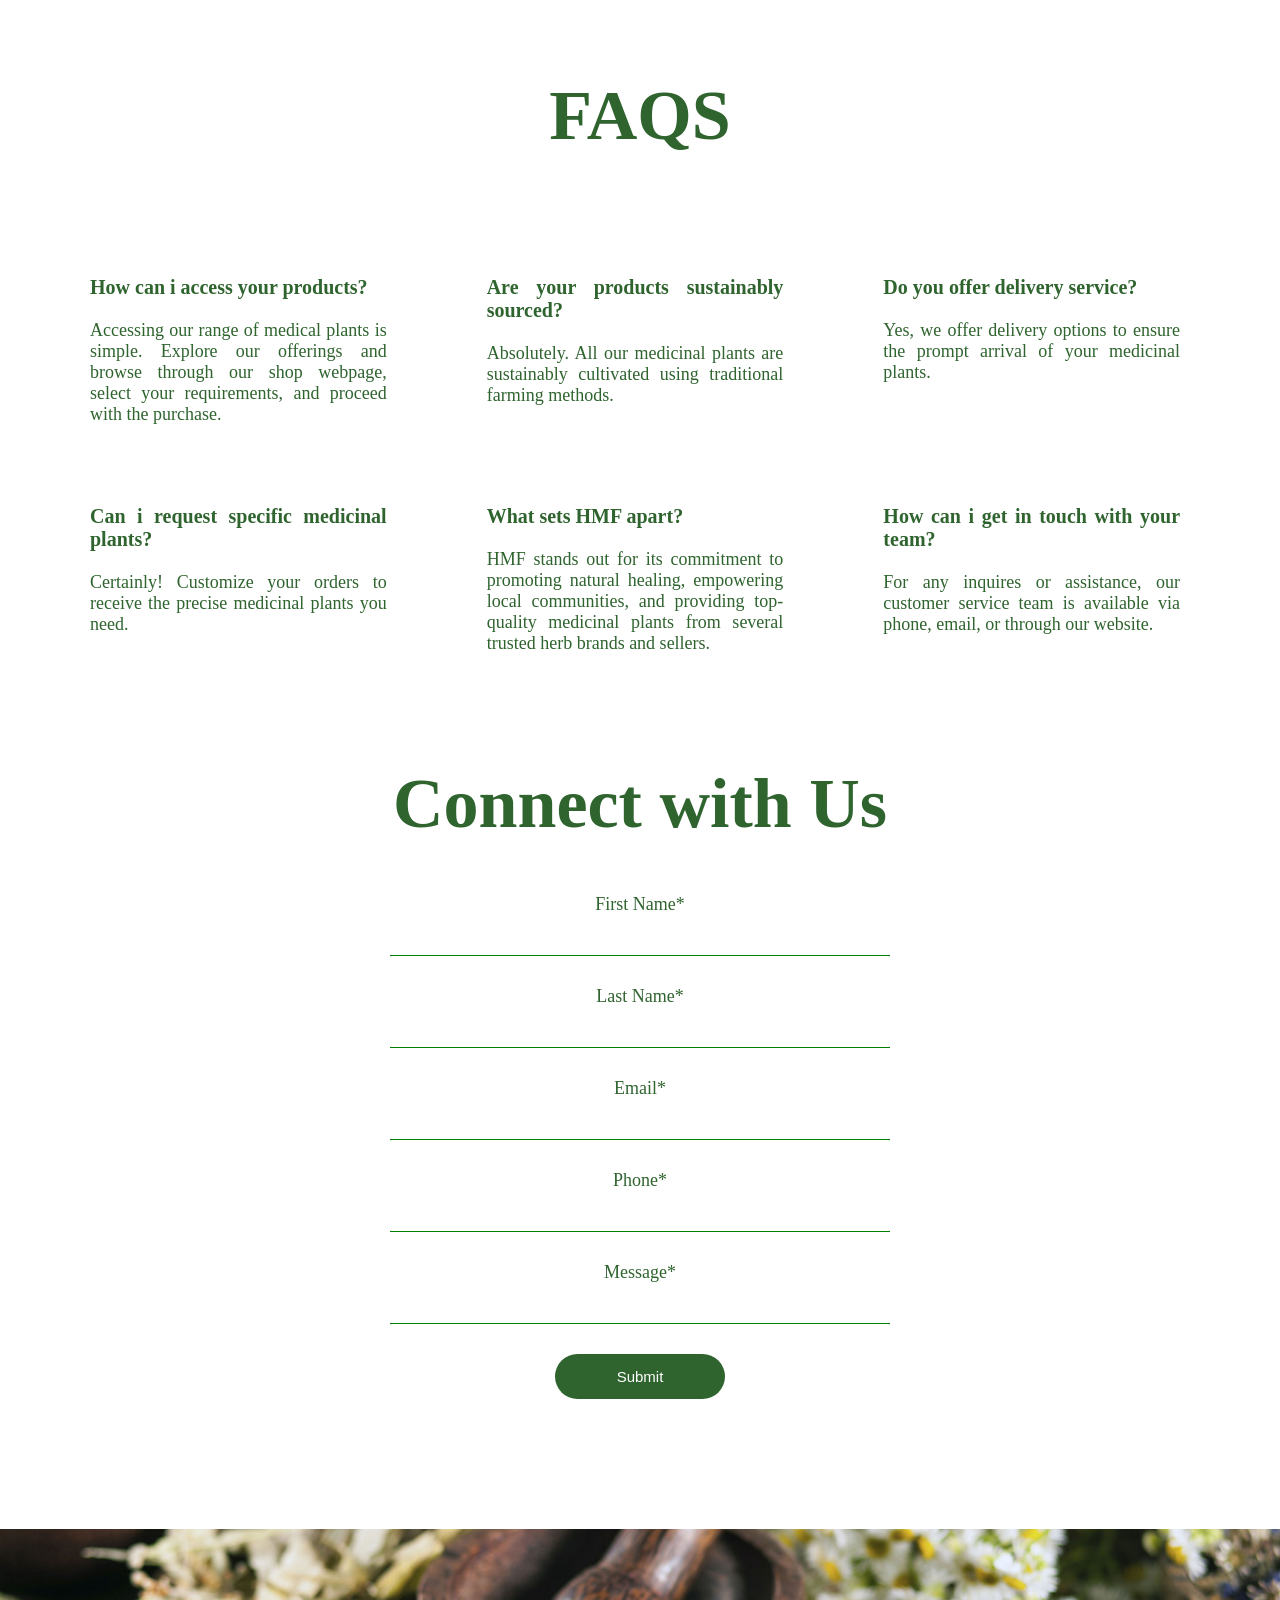
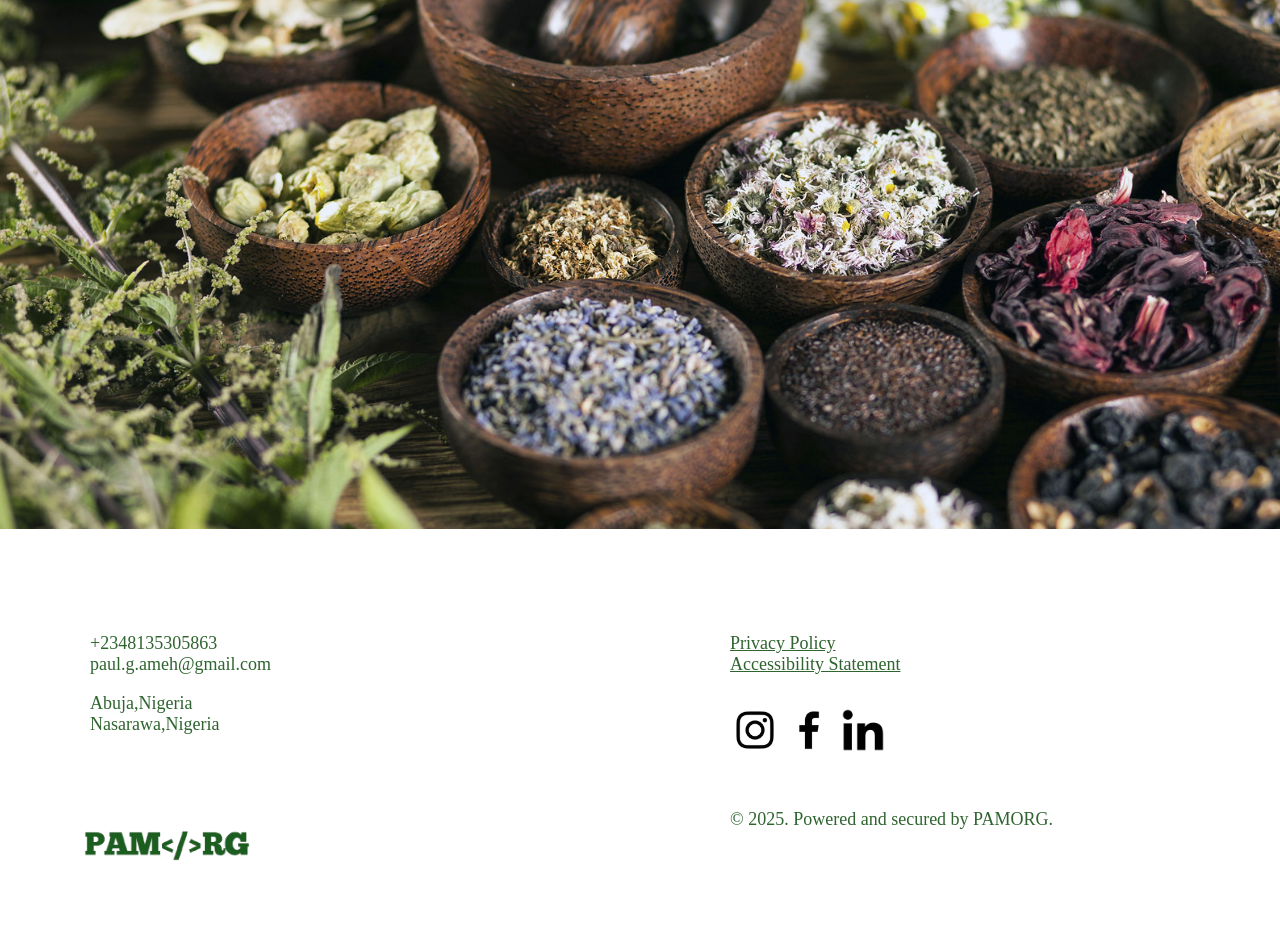
==== commit 01add0b8: "Update index.html" ====
--- a/index.html
+++ b/index.html
@@ -109,7 +109,7 @@
                             </div>
                             <div class="success_story2">
                                 <p>"The impact of HMF's medicinal plants on my health <br> has been remarkable. The purity and potency is unmatched"
-                                <br><br> David Mba</p>
+                                <br><br> David Ugo</p>
                             </div>
                             <div class="success_story1">
                                 <p>"HMF's medicinal plants have become an essential part <br> of my well-being routine. The results speak for themselves"
